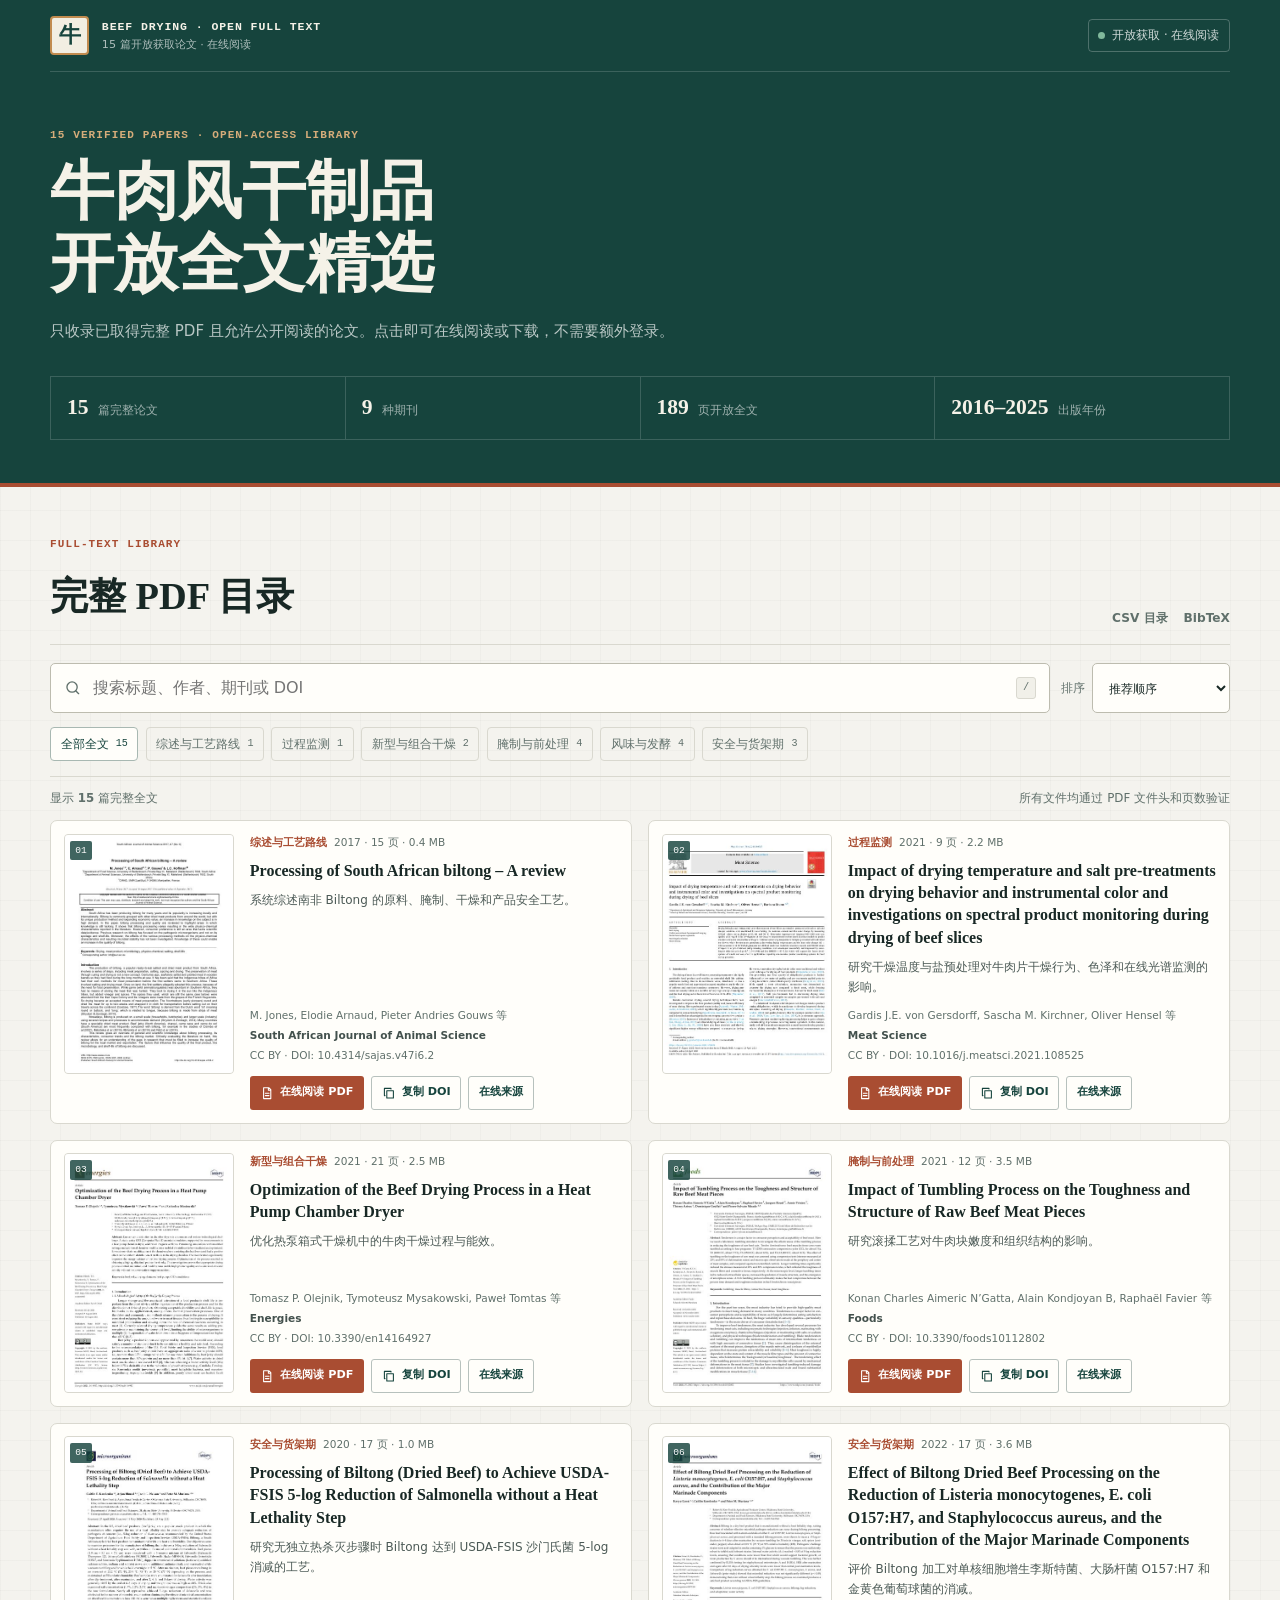
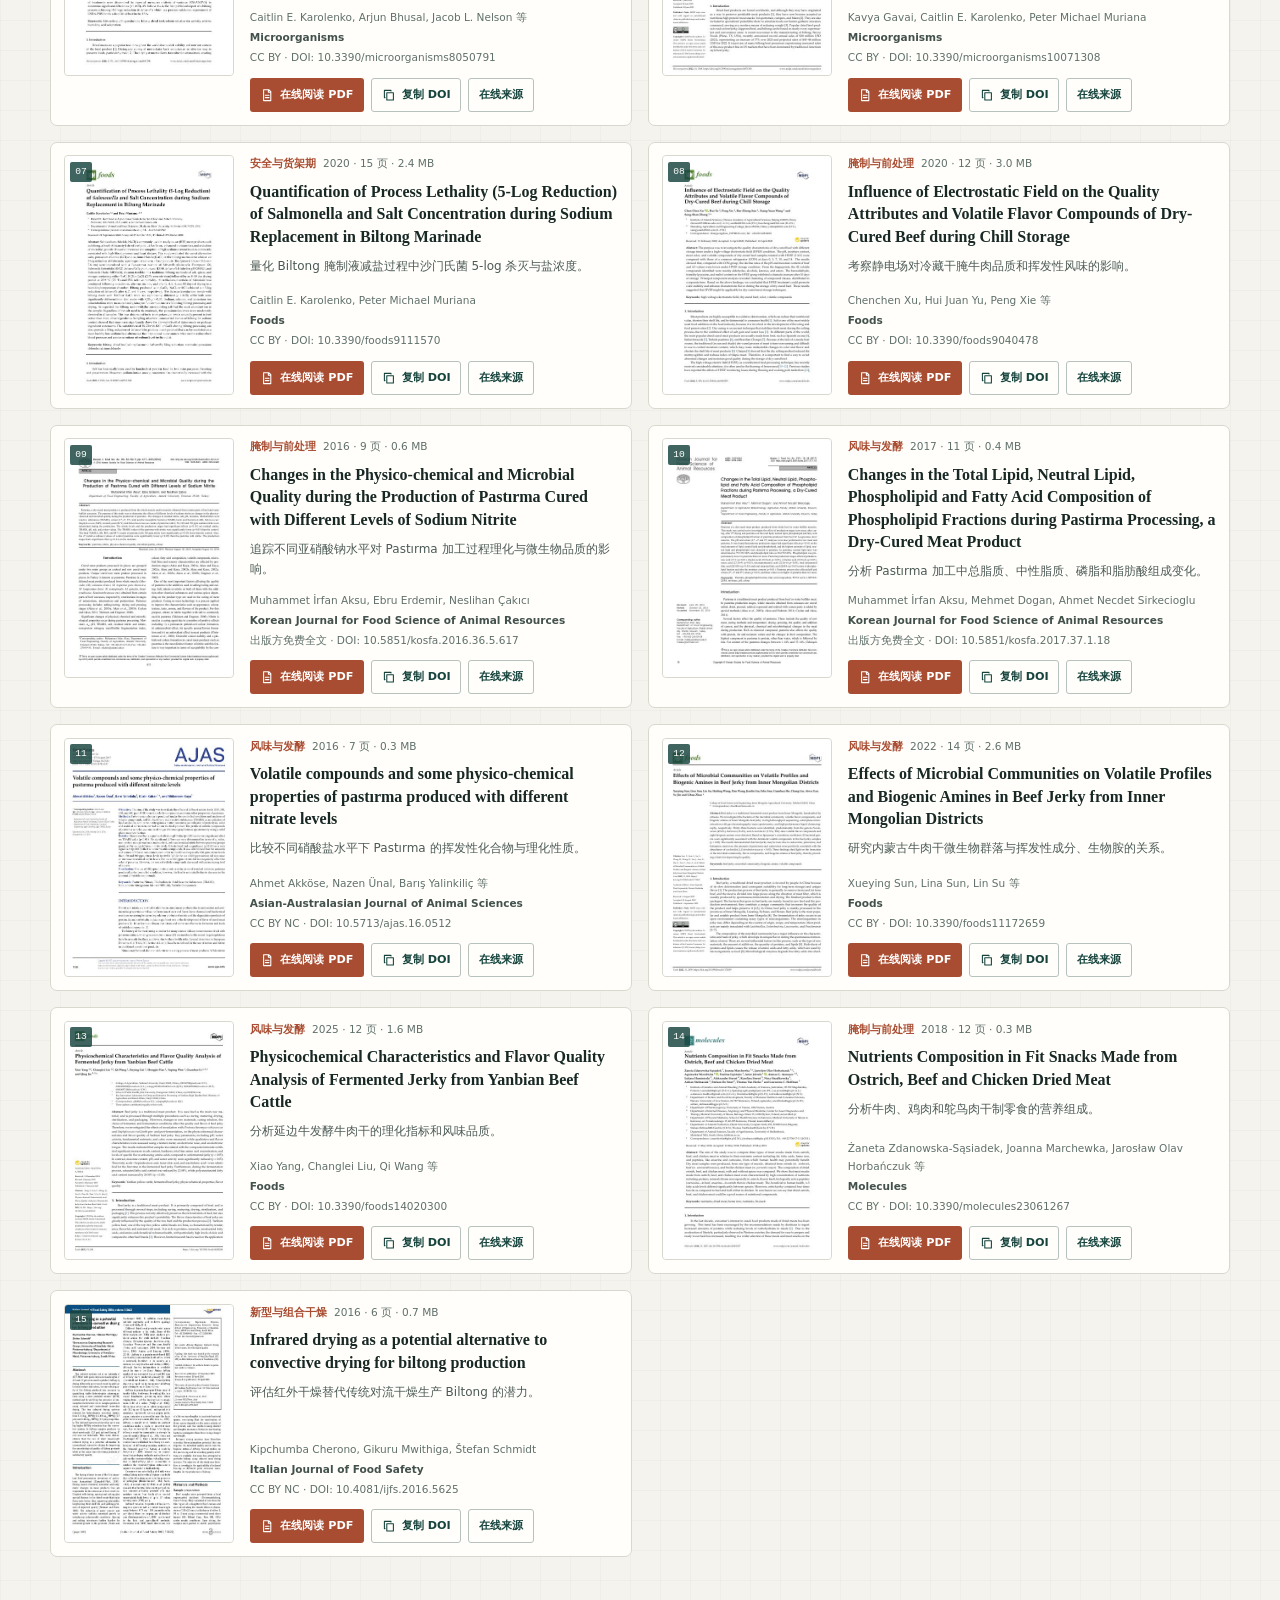
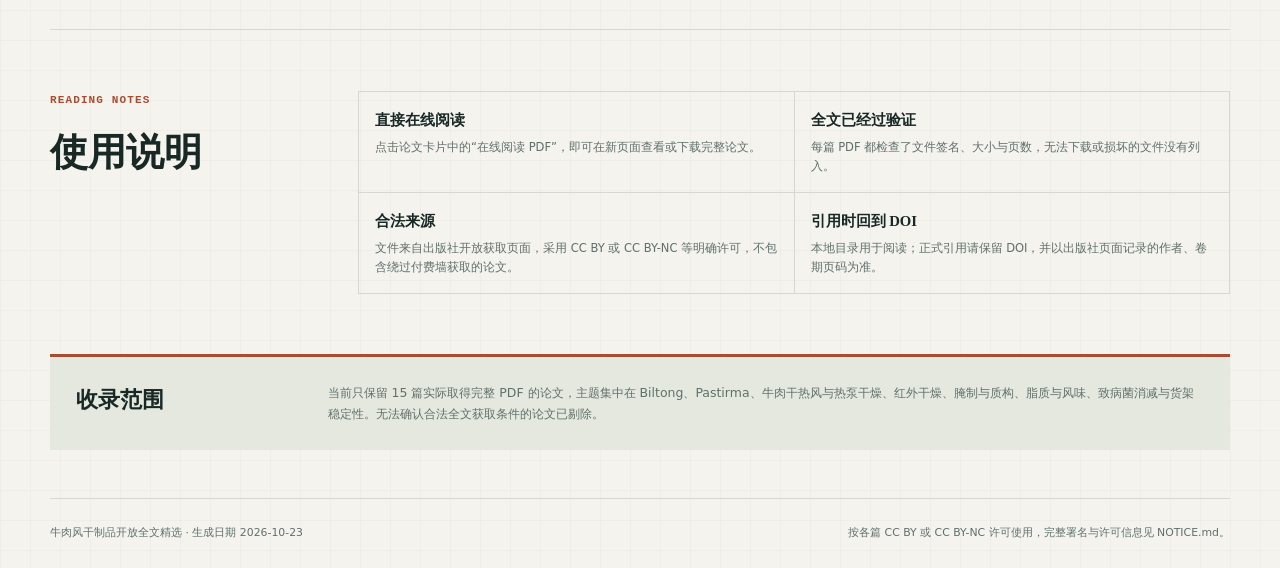
==== beef-jerky-pdf-library/index.html @ 4a474743 "Add open-access beef drying PDF library" ====
<!doctype html>
<html lang="zh-CN">
  <head>
    <meta charset="utf-8" />
    <meta name="viewport" content="width=device-width, initial-scale=1" />
    <meta
      name="description"
      content="牛肉风干制品加工技术开放全文精选，15 篇通过验证的开放获取论文可直接在线阅读。"
    />
    <title>牛肉风干制品 · 开放全文精选</title>
    <link rel="stylesheet" href="styles.css" />
  </head>
  <body>
    <header class="site-header">
      <div class="header-inner">
        <div class="brand">
          <span class="brand-mark">牛</span>
          <span>
            <strong>BEEF DRYING · OPEN FULL TEXT</strong>
            <small>15 篇开放获取论文 · 在线阅读</small>
          </span>
        </div>
        <span class="offline-badge">
          <span class="offline-dot"></span>
          开放获取 · 在线阅读
        </span>
      </div>

      <div class="hero">
        <p class="eyebrow">15 VERIFIED PAPERS · OPEN-ACCESS LIBRARY</p>
        <h1>牛肉风干制品<br />开放全文精选</h1>
        <p class="hero-copy">
          只收录已取得完整 PDF 且允许公开阅读的论文。点击即可在线阅读或下载，不需要额外登录。
        </p>
        <div class="hero-stats">
          <div><strong id="paperCount">15</strong><span>篇完整论文</span></div>
          <div><strong id="journalCount">9</strong><span>种期刊</span></div>
          <div><strong id="pageCount">—</strong><span>页开放全文</span></div>
          <div><strong id="yearRange">2016–2025</strong><span>出版年份</span></div>
        </div>
      </div>
    </header>

    <main>
      <section class="library" aria-labelledby="libraryTitle">
        <div class="library-head">
          <div>
            <p class="section-label">FULL-TEXT LIBRARY</p>
            <h2 id="libraryTitle">完整 PDF 目录</h2>
          </div>
          <div class="export-links">
            <a href="full-text-catalog.csv" download>CSV 目录</a>
            <a href="full-text-library.bib" download>BibTeX</a>
          </div>
        </div>

        <div class="toolbar">
          <label class="search-box">
            <svg aria-hidden="true" viewBox="0 0 24 24">
              <circle cx="11" cy="11" r="7"></circle>
              <path d="m20 20-4-4"></path>
            </svg>
            <span class="sr-only">搜索标题、作者、期刊或 DOI</span>
            <input id="searchInput" type="search" placeholder="搜索标题、作者、期刊或 DOI" />
            <kbd>/</kbd>
          </label>
          <label class="sort-control">
            <span>排序</span>
            <select id="sortSelect">
              <option value="curated">推荐顺序</option>
              <option value="newest">年份：新到旧</option>
              <option value="pages">页数：多到少</option>
            </select>
          </label>
        </div>

        <div id="categoryFilters" class="category-filters"></div>
        <div class="result-line">
          <p id="resultSummary" aria-live="polite">正在载入开放全文目录…</p>
          <span>所有文件均通过 PDF 文件头和页数验证</span>
        </div>

        <div id="paperList" class="paper-list"></div>
      </section>

      <section class="notes">
        <div class="notes-title">
          <p class="section-label">READING NOTES</p>
          <h2>使用说明</h2>
        </div>
        <div class="notes-grid">
          <article>
            <h3>直接在线阅读</h3>
            <p>点击论文卡片中的“在线阅读 PDF”，即可在新页面查看或下载完整论文。</p>
          </article>
          <article>
            <h3>全文已经过验证</h3>
            <p>每篇 PDF 都检查了文件签名、大小与页数，无法下载或损坏的文件没有列入。</p>
          </article>
          <article>
            <h3>合法来源</h3>
            <p>文件来自出版社开放获取页面，采用 CC BY 或 CC BY-NC 等明确许可，不包含绕过付费墙获取的论文。</p>
          </article>
          <article>
            <h3>引用时回到 DOI</h3>
            <p>本地目录用于阅读；正式引用请保留 DOI，并以出版社页面记录的作者、卷期页码为准。</p>
          </article>
        </div>
      </section>

      <section class="scope">
        <h2>收录范围</h2>
        <p>
          当前只保留 15 篇实际取得完整 PDF 的论文，主题集中在 Biltong、Pastirma、牛肉干热风与热泵干燥、红外干燥、腌制与质构、脂质与风味、致病菌消减与货架稳定性。无法确认合法全文获取条件的论文已剔除。
        </p>
      </section>
    </main>

    <footer>
      <p>牛肉风干制品开放全文精选 · 生成日期 2026-10-23</p>
      <p>按各篇 CC BY 或 CC BY-NC 许可使用，完整署名与许可信息见 NOTICE.md。</p>
    </footer>

    <div id="toast" class="toast" role="status" aria-live="polite"></div>
    <script src="catalog.js"></script>
    <script src="app.js"></script>
  </body>
</html>
---- beef-jerky-pdf-library/styles.css ----
:root {
  --ink: #182825;
  --muted: #60706b;
  --paper: #f4f3ee;
  --card: #fffefa;
  --line: #d9d8cf;
  --pine: #16443d;
  --pine-soft: #e5eeea;
  --rust: #a94d32;
  --gold: #c18b4f;
  --blue: #43627a;
  --plum: #74495d;
  --olive: #6c6e35;
  --red: #a9403d;
  --font-sans: "Noto Sans SC", "Microsoft YaHei", "PingFang SC", system-ui, sans-serif;
  --font-serif: "Noto Serif SC", "Songti SC", STSong, Georgia, serif;
  --font-mono: "Cascadia Mono", Consolas, monospace;
}

* {
  box-sizing: border-box;
}

html {
  scroll-behavior: smooth;
}

body {
  margin: 0;
  color: var(--ink);
  background:
    linear-gradient(rgba(24, 40, 37, 0.022) 1px, transparent 1px),
    linear-gradient(90deg, rgba(24, 40, 37, 0.022) 1px, transparent 1px),
    var(--paper);
  background-size: 30px 30px;
  font-family: var(--font-sans);
  line-height: 1.65;
}

a {
  color: inherit;
}

button,
input,
select {
  font: inherit;
}

button {
  color: inherit;
}

svg {
  width: 1.1rem;
  height: 1.1rem;
  fill: none;
  stroke: currentColor;
  stroke-width: 1.8;
  stroke-linecap: round;
  stroke-linejoin: round;
}

.sr-only {
  position: absolute;
  width: 1px;
  height: 1px;
  padding: 0;
  margin: -1px;
  overflow: hidden;
  clip: rect(0, 0, 0, 0);
  white-space: nowrap;
  border: 0;
}

.site-header {
  color: #f5f2e8;
  background: var(--pine);
  border-bottom: 4px solid var(--rust);
}

.header-inner,
.hero,
.library,
.notes,
.scope,
footer {
  width: min(1180px, calc(100% - 48px));
  margin: 0 auto;
}

.header-inner {
  display: flex;
  align-items: center;
  justify-content: space-between;
  min-height: 72px;
  border-bottom: 1px solid rgba(255, 255, 255, 0.16);
}

.brand {
  display: flex;
  gap: 0.8rem;
  align-items: center;
}

.brand-mark {
  display: grid;
  width: 39px;
  height: 39px;
  place-items: center;
  color: var(--pine);
  background: #f2eee2;
  border: 2px solid var(--gold);
  border-radius: 4px;
  font-family: var(--font-serif);
  font-size: 1.35rem;
  font-weight: 700;
}

.brand strong,
.brand small {
  display: block;
}

.brand strong {
  font-family: var(--font-mono);
  font-size: 0.72rem;
  letter-spacing: 0.08em;
}

.brand small {
  color: rgba(255, 255, 255, 0.65);
  font-size: 0.7rem;
}

.offline-badge {
  display: inline-flex;
  gap: 0.45rem;
  align-items: center;
  padding: 0.38rem 0.6rem;
  color: rgba(255, 255, 255, 0.8);
  border: 1px solid rgba(255, 255, 255, 0.24);
  border-radius: 4px;
  font-size: 0.72rem;
}

.offline-dot {
  width: 7px;
  height: 7px;
  background: #80b99c;
  border-radius: 50%;
}

.hero {
  padding: 3.35rem 0 2.65rem;
}

.eyebrow,
.section-label {
  margin: 0 0 0.75rem;
  color: #d5ac7a;
  font-family: var(--font-mono);
  font-size: 0.69rem;
  font-weight: 650;
  letter-spacing: 0.1em;
}

.hero h1 {
  margin: 0;
  font-family: var(--font-serif);
  font-size: clamp(2.35rem, 5vw, 4.25rem);
  line-height: 1.13;
}

.hero-copy {
  max-width: 700px;
  margin: 1.15rem 0 0;
  color: rgba(255, 255, 255, 0.7);
  font-size: 0.94rem;
}

.hero-stats {
  display: grid;
  grid-template-columns: repeat(4, 1fr);
  margin-top: 2rem;
  border-top: 1px solid rgba(255, 255, 255, 0.16);
  border-left: 1px solid rgba(255, 255, 255, 0.16);
}

.hero-stats div {
  display: flex;
  gap: 0.6rem;
  align-items: baseline;
  padding: 0.85rem 1rem;
  border-right: 1px solid rgba(255, 255, 255, 0.16);
  border-bottom: 1px solid rgba(255, 255, 255, 0.16);
}

.hero-stats strong {
  font-family: var(--font-serif);
  font-size: 1.35rem;
}

.hero-stats span {
  color: rgba(255, 255, 255, 0.58);
  font-size: 0.72rem;
}

.library {
  padding: 3rem 0 4.5rem;
}

.library-head {
  display: flex;
  align-items: end;
  justify-content: space-between;
  padding-bottom: 1rem;
  border-bottom: 1px solid var(--line);
}

.section-label {
  color: var(--rust);
}

.library h2,
.notes h2,
.scope h2 {
  margin: 0;
  font-family: var(--font-serif);
  font-size: clamp(1.7rem, 3vw, 2.4rem);
}

.export-links {
  display: flex;
  gap: 1rem;
  font-size: 0.76rem;
  font-weight: 650;
}

.export-links a {
  color: var(--muted);
  text-decoration: none;
}

.export-links a:hover {
  color: var(--rust);
  text-decoration: underline;
  text-underline-offset: 3px;
}

.toolbar {
  display: grid;
  grid-template-columns: minmax(0, 1fr) auto;
  gap: 0.7rem;
  margin-top: 1.1rem;
}

.search-box {
  display: grid;
  grid-template-columns: auto minmax(0, 1fr) auto;
  gap: 0.7rem;
  align-items: center;
  min-height: 50px;
  padding: 0 0.8rem;
  background: var(--card);
  border: 1px solid #bdbcaf;
  border-radius: 5px;
}

.search-box:focus-within {
  border-color: var(--pine);
  box-shadow: 0 0 0 3px rgba(22, 68, 61, 0.1);
}

.search-box svg {
  color: var(--muted);
}

.search-box input {
  width: 100%;
  min-width: 0;
  padding: 0;
  color: var(--ink);
  background: transparent;
  border: 0;
  outline: 0;
}

kbd {
  padding: 0.1rem 0.35rem;
  color: var(--muted);
  background: #f1f0e9;
  border: 1px solid var(--line);
  border-radius: 3px;
  font-family: var(--font-mono);
  font-size: 0.65rem;
}

.sort-control {
  display: flex;
  gap: 0.45rem;
  align-items: center;
  color: var(--muted);
  font-size: 0.72rem;
}

.sort-control select {
  min-height: 50px;
  padding: 0 2rem 0 0.75rem;
  color: var(--ink);
  background: var(--card);
  border: 1px solid #bdbcaf;
  border-radius: 5px;
  font-size: 0.78rem;
}

.category-filters {
  display: flex;
  flex-wrap: wrap;
  gap: 0.45rem;
  margin: 0.9rem 0;
}

.category-filter {
  display: inline-flex;
  gap: 0.45rem;
  align-items: center;
  padding: 0.4rem 0.6rem;
  color: var(--muted);
  background: transparent;
  border: 1px solid var(--line);
  border-radius: 4px;
  font-size: 0.73rem;
  cursor: pointer;
}

.category-filter:hover,
.category-filter.is-active {
  color: var(--pine);
  background: var(--card);
  border-color: #a8b8b2;
}

.category-filter small {
  font-family: var(--font-mono);
  font-size: 0.63rem;
}

.result-line {
  display: flex;
  gap: 1rem;
  align-items: center;
  justify-content: space-between;
  padding: 0.75rem 0;
  border-top: 1px solid var(--line);
  color: var(--muted);
  font-size: 0.74rem;
}

.result-line p {
  margin: 0;
}

.paper-list {
  display: grid;
  grid-template-columns: repeat(2, minmax(0, 1fr));
  gap: 1rem;
}

.paper-card {
  display: grid;
  grid-template-columns: 170px minmax(0, 1fr);
  gap: 1rem;
  min-width: 0;
  padding: 0.8rem;
  background: var(--card);
  border: 1px solid var(--line);
  border-radius: 7px;
  transition:
    transform 160ms ease,
    border-color 160ms ease,
    box-shadow 160ms ease;
}

.paper-card:hover {
  border-color: #bebcb1;
  box-shadow: 0 12px 28px rgba(24, 40, 37, 0.08);
  transform: translateY(-2px);
}

.paper-thumb {
  position: relative;
  align-self: start;
  overflow: hidden;
  background: #e8e7df;
  border: 1px solid var(--line);
  border-radius: 4px;
  aspect-ratio: 0.71;
}

.paper-thumb img {
  display: block;
  width: 100%;
  height: 100%;
  object-fit: cover;
  object-position: top;
}

.paper-index {
  position: absolute;
  top: 0.35rem;
  left: 0.35rem;
  padding: 0.12rem 0.3rem;
  color: #fff;
  background: rgba(22, 68, 61, 0.82);
  border-radius: 2px;
  font-family: var(--font-mono);
  font-size: 0.6rem;
}

.paper-body {
  display: flex;
  flex-direction: column;
  min-width: 0;
}

.paper-kicker {
  display: flex;
  flex-wrap: wrap;
  gap: 0.45rem;
  align-items: center;
  color: var(--muted);
  font-size: 0.66rem;
}

.paper-category {
  color: var(--rust);
  font-weight: 700;
}

.paper-title {
  margin: 0.5rem 0 0;
  font-family: Georgia, var(--font-serif);
  font-size: 1rem;
  line-height: 1.4;
}

.paper-note {
  margin: 0.55rem 0 0;
  color: #4c5a56;
  font-size: 0.75rem;
  line-height: 1.65;
}

.paper-meta {
  display: grid;
  gap: 0.16rem;
  padding-top: 0.6rem;
  margin-top: auto;
  color: var(--muted);
  font-size: 0.66rem;
  overflow-wrap: anywhere;
}

.paper-meta strong {
  color: #43514d;
}

.paper-actions {
  display: flex;
  flex-wrap: wrap;
  gap: 0.45rem;
  padding-top: 0.7rem;
}

.button {
  display: inline-flex;
  gap: 0.35rem;
  align-items: center;
  justify-content: center;
  min-height: 34px;
  padding: 0.35rem 0.6rem;
  border: 1px solid transparent;
  border-radius: 3px;
  font-size: 0.7rem;
  font-weight: 650;
  text-decoration: none;
  cursor: pointer;
}

.button-primary {
  color: #fff;
  background: var(--rust);
}

.button-primary:hover {
  background: #913f28;
}

.button-outline {
  color: var(--pine);
  background: transparent;
  border-color: #b7c1bd;
}

.button svg {
  width: 0.9rem;
  height: 0.9rem;
}

.empty-state {
  grid-column: 1 / -1;
  padding: 4rem 1rem;
  text-align: center;
  background: rgba(255, 255, 255, 0.55);
  border: 1px dashed #b9b9ad;
  border-radius: 7px;
}

.empty-state h3 {
  margin: 0;
  font-family: var(--font-serif);
}

.empty-state p {
  margin: 0.4rem 0 0;
  color: var(--muted);
  font-size: 0.8rem;
}

.notes {
  display: grid;
  grid-template-columns: 260px minmax(0, 1fr);
  gap: 3rem;
  padding: 3.8rem 0;
  border-top: 1px solid var(--line);
}

.notes-grid {
  display: grid;
  grid-template-columns: repeat(2, minmax(0, 1fr));
  border-top: 1px solid var(--line);
  border-left: 1px solid var(--line);
}

.notes-grid article {
  padding: 1rem;
  border-right: 1px solid var(--line);
  border-bottom: 1px solid var(--line);
}

.notes-grid h3 {
  margin: 0 0 0.35rem;
  font-family: var(--font-serif);
  font-size: 0.92rem;
}

.notes-grid p {
  margin: 0;
  color: var(--muted);
  font-size: 0.72rem;
}

.scope {
  display: grid;
  grid-template-columns: 220px minmax(0, 1fr);
  gap: 2rem;
  padding: 1.6rem;
  margin-bottom: 3rem;
  background: #e5e8df;
  border-top: 3px solid var(--rust);
}

.scope h2 {
  font-size: 1.35rem;
}

.scope p {
  margin: 0;
  color: var(--muted);
  font-size: 0.78rem;
}

footer {
  display: flex;
  gap: 2rem;
  justify-content: space-between;
  padding: 1.6rem 0;
  color: var(--muted);
  border-top: 1px solid var(--line);
  font-size: 0.68rem;
}

footer p {
  margin: 0;
}

code {
  padding: 0.05rem 0.22rem;
  color: var(--ink);
  background: rgba(24, 40, 37, 0.06);
  border-radius: 2px;
  font-family: var(--font-mono);
  font-size: 0.92em;
}

.toast {
  position: fixed;
  right: 1rem;
  bottom: 1rem;
  padding: 0.6rem 0.8rem;
  color: #fff;
  background: var(--pine);
  border-radius: 4px;
  box-shadow: 0 8px 24px rgba(0, 0, 0, 0.2);
  font-size: 0.75rem;
  opacity: 0;
  pointer-events: none;
  transform: translateY(8px);
  transition: 160ms ease;
}

.toast.is-visible {
  opacity: 1;
  transform: translateY(0);
}

:focus-visible {
  outline: 2px solid var(--gold);
  outline-offset: 2px;
}

@media (max-width: 960px) {
  .paper-list {
    grid-template-columns: 1fr;
  }
}

@media (max-width: 720px) {
  .header-inner,
  .hero,
  .library,
  .notes,
  .scope,
  footer {
    width: min(100% - 28px, 700px);
  }

  .offline-badge {
    display: none;
  }

  .hero {
    padding: 2.35rem 0 2rem;
  }

  .hero-stats {
    grid-template-columns: 1fr 1fr;
  }

  .hero-stats div {
    display: grid;
    gap: 0.05rem;
  }

  .toolbar {
    grid-template-columns: 1fr;
  }

  .sort-control {
    justify-content: space-between;
  }

  .sort-control select {
    flex: 1;
  }

  .result-line {
    align-items: flex-start;
  }

  .result-line span {
    text-align: right;
  }

  .paper-card {
    grid-template-columns: 120px minmax(0, 1fr);
  }

  .notes,
  .scope {
    grid-template-columns: 1fr;
    gap: 1.4rem;
  }

  .notes-grid {
    grid-template-columns: 1fr;
  }

  footer {
    display: grid;
    gap: 0.3rem;
  }
}

@media (max-width: 440px) {
  .paper-card {
    grid-template-columns: 1fr;
  }

  .paper-thumb {
    width: 150px;
  }

  .library-head {
    align-items: flex-start;
  }

  .export-links {
    flex-direction: column;
    gap: 0.25rem;
  }

  .result-line {
    display: block;
  }

  .result-line span {
    display: block;
    margin-top: 0.2rem;
    text-align: left;
  }
}

@media print {
  .site-header,
  .toolbar,
  .category-filters,
  .paper-actions,
  footer,
  .toast {
    display: none;
  }

  body {
    background: #fff;
  }

  .paper-list {
    display: block;
  }

  .paper-card {
    break-inside: avoid;
    margin-bottom: 0.6rem;
    box-shadow: none;
  }
}
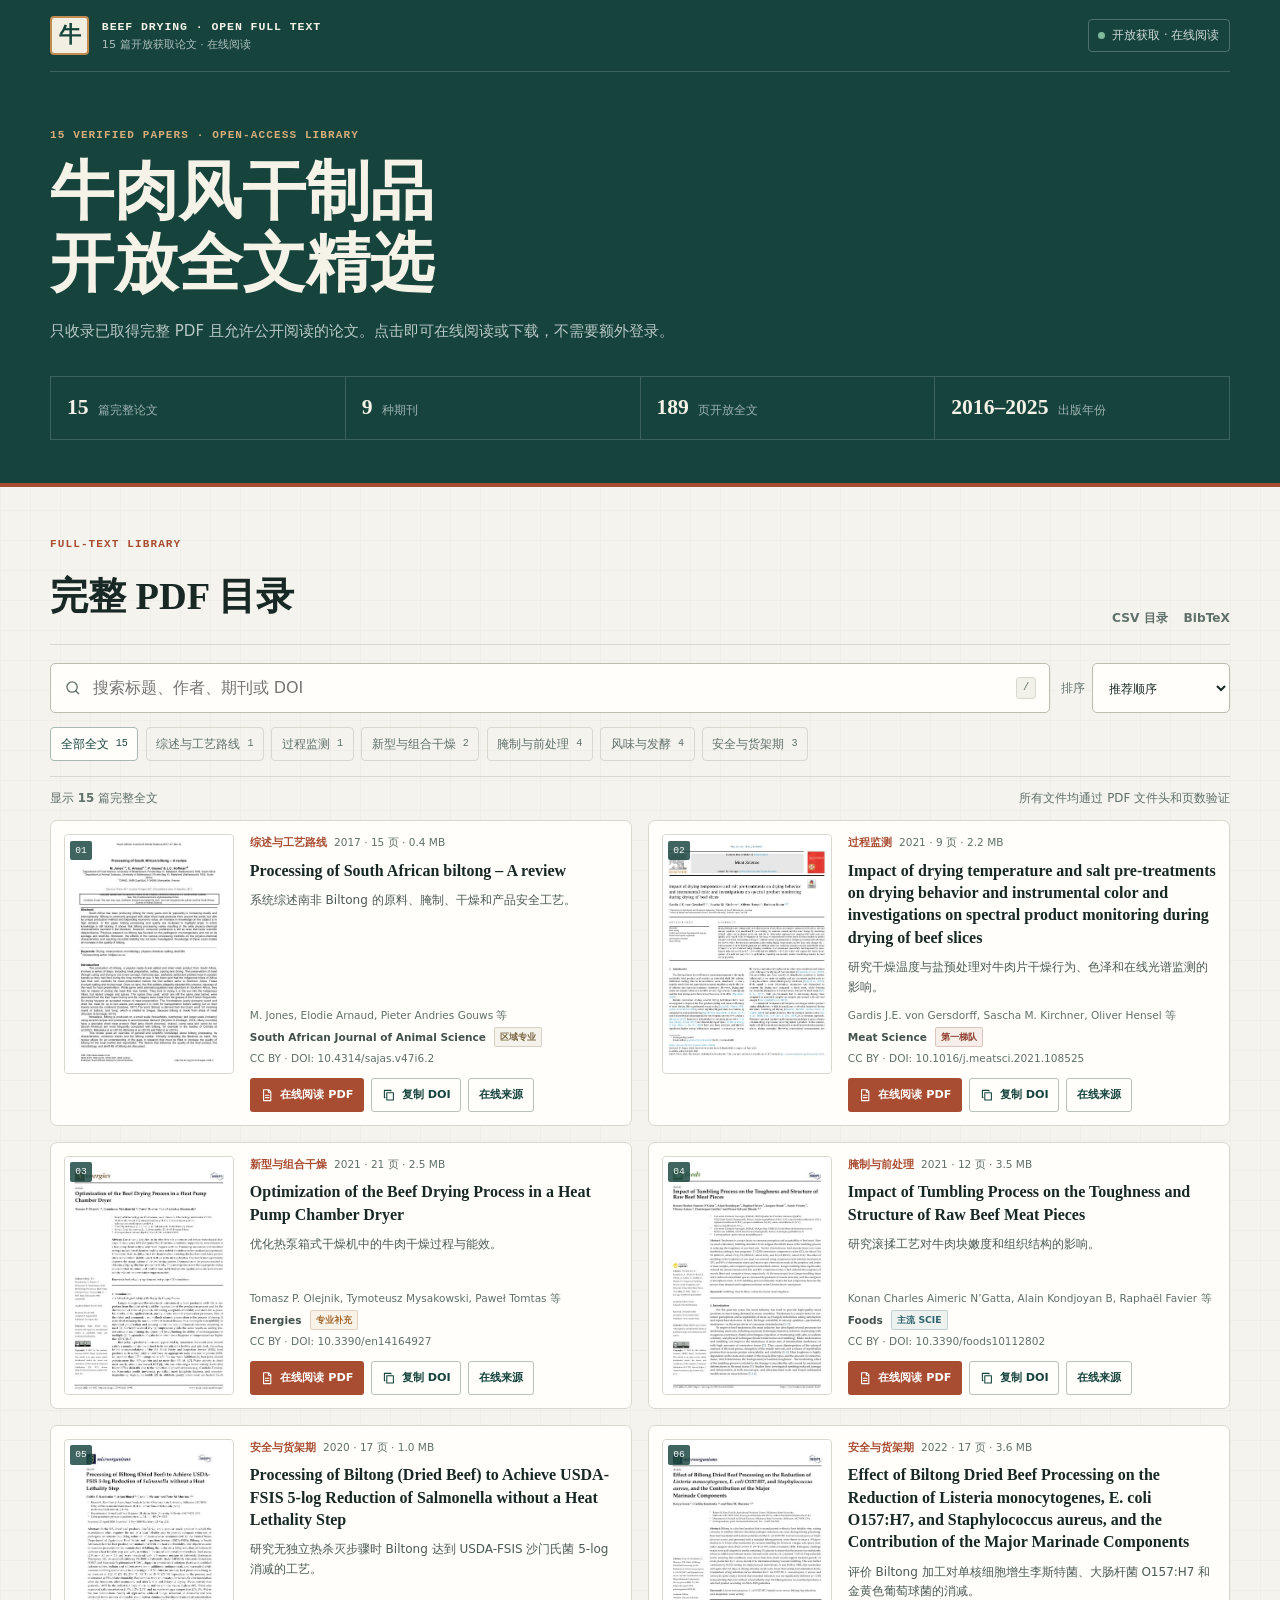
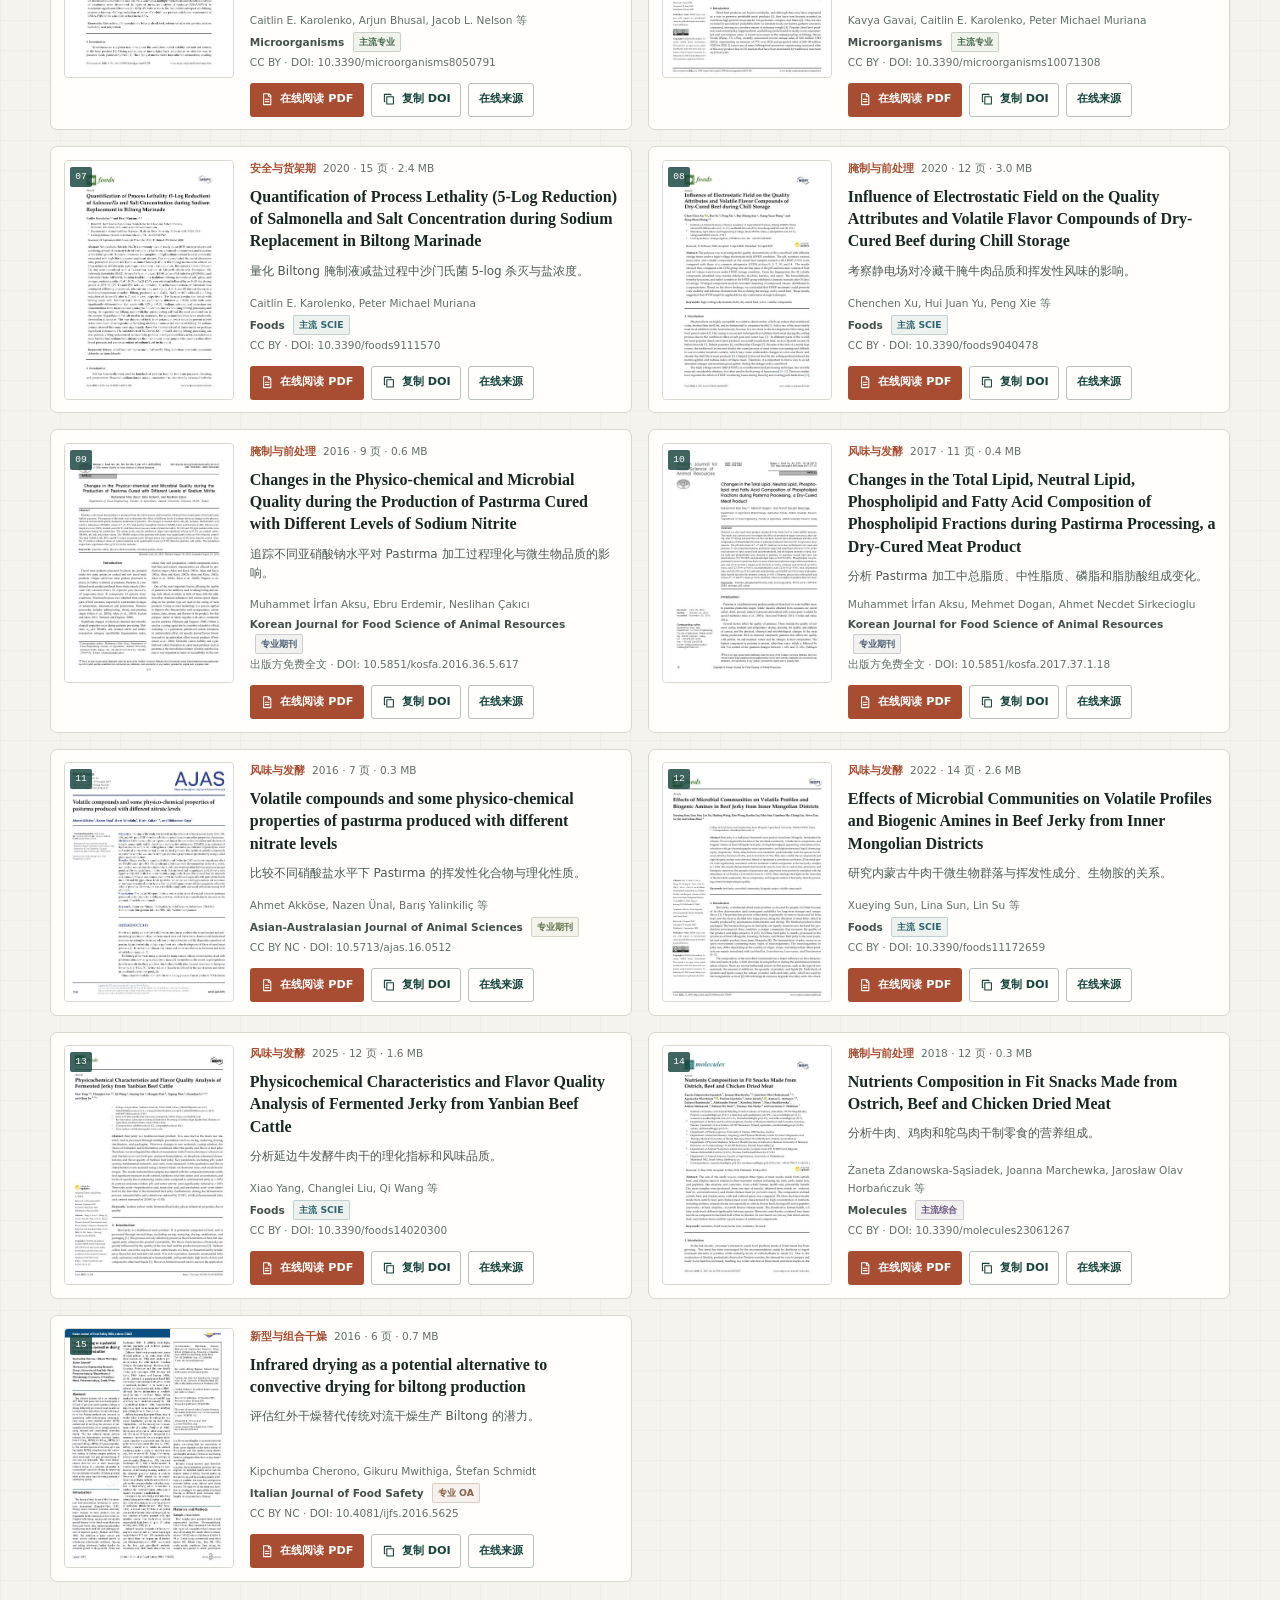
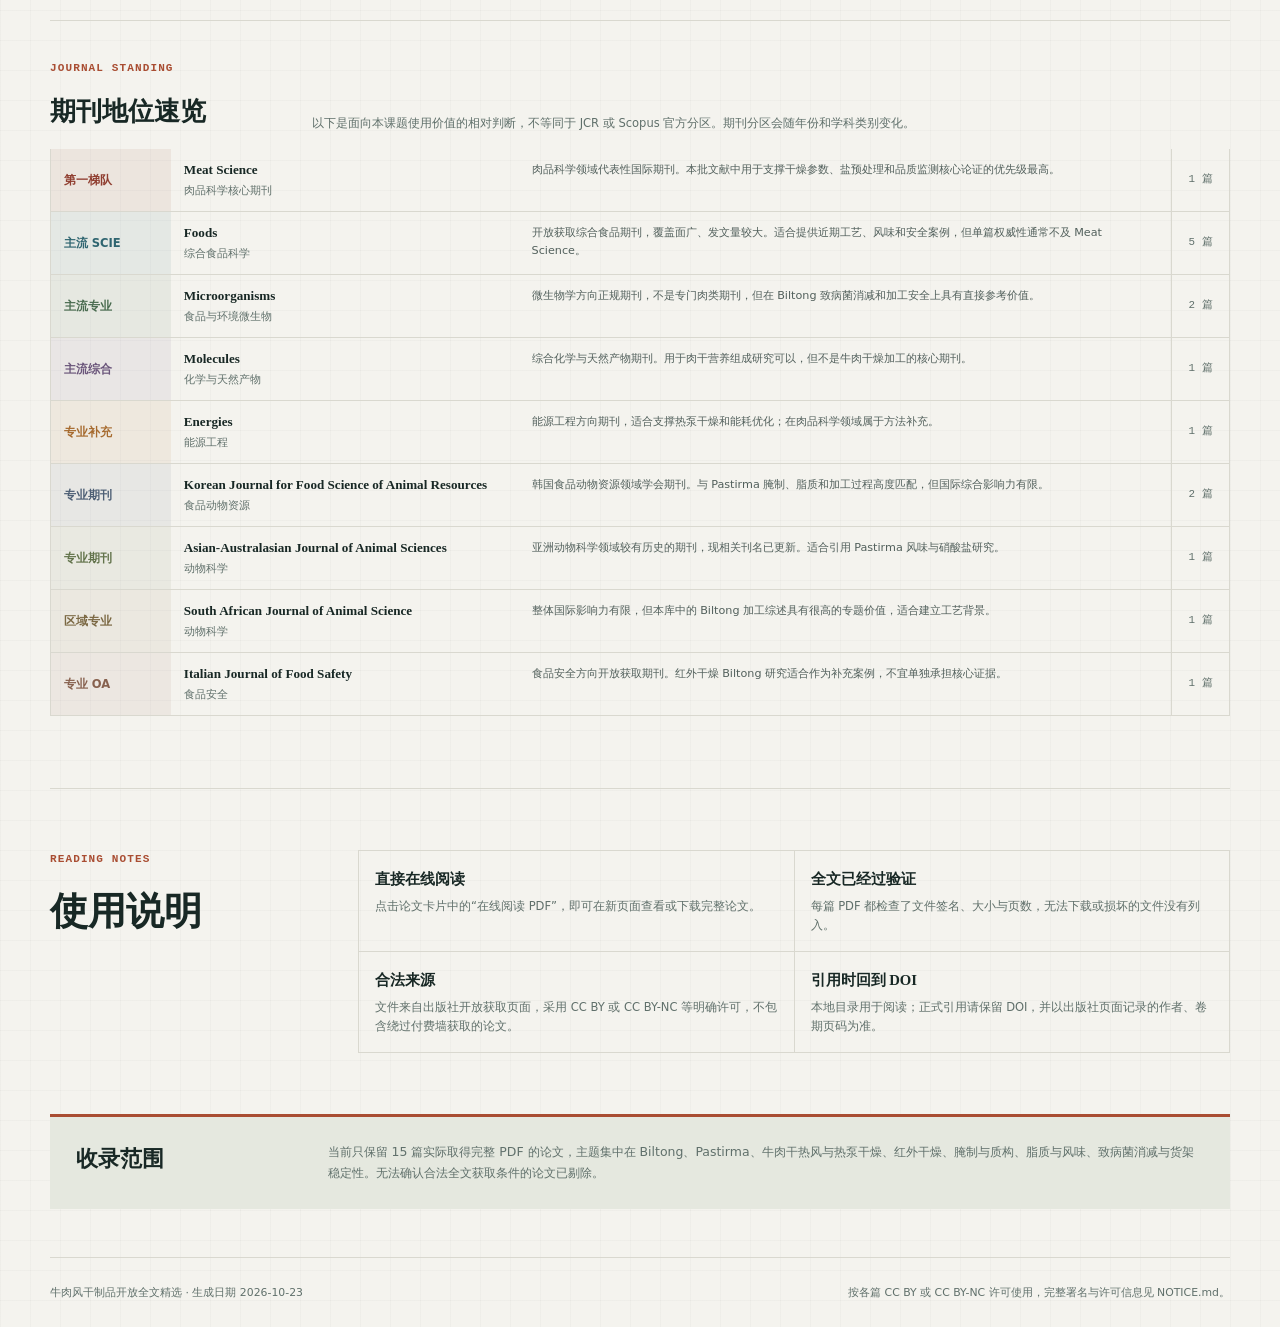
==== commit f6d7d966: "Add journal standing guide" ====
--- a/beef-jerky-pdf-library/index.html
+++ b/beef-jerky-pdf-library/index.html
@@ -81,6 +81,19 @@
         </div>
 
         <div id="paperList" class="paper-list"></div>
+
+        <section class="journal-ranking" aria-labelledby="journalRankingTitle">
+          <div class="journal-ranking-head">
+            <div>
+              <p class="section-label">JOURNAL STANDING</p>
+              <h3 id="journalRankingTitle">期刊地位速览</h3>
+            </div>
+            <p>
+              以下是面向本课题使用价值的相对判断，不等同于 JCR 或 Scopus 官方分区。期刊分区会随年份和学科类别变化。
+            </p>
+          </div>
+          <div id="journalStandings" class="journal-standings"></div>
+        </section>
       </section>
 
       <section class="notes">
--- a/beef-jerky-pdf-library/styles.css
+++ b/beef-jerky-pdf-library/styles.css
@@ -528,6 +528,101 @@
   font-size: 0.8rem;
 }
 
+.journal-ranking {
+  padding-top: 2.4rem;
+  margin-top: 2.4rem;
+  border-top: 1px solid var(--line);
+}
+
+.journal-ranking-head {
+  display: grid;
+  grid-template-columns: 230px minmax(0, 1fr);
+  gap: 2rem;
+  align-items: end;
+  padding-bottom: 1rem;
+}
+
+.journal-ranking-head h3 {
+  margin: 0;
+  font-family: var(--font-serif);
+  font-size: 1.65rem;
+}
+
+.journal-ranking-head > p {
+  margin: 0;
+  color: var(--muted);
+  font-size: 0.72rem;
+}
+
+.journal-standings {
+  border-top: 1px solid var(--line-strong);
+  border-left: 1px solid var(--line);
+}
+
+.journal-standing-row {
+  display: grid;
+  grid-template-columns: 120px minmax(180px, 0.8fr) minmax(0, 1.5fr) 58px;
+  align-items: stretch;
+  border-right: 1px solid var(--line);
+  border-bottom: 1px solid var(--line);
+}
+
+.journal-standing-row > div {
+  padding: 0.72rem 0.8rem;
+}
+
+.journal-tier {
+  display: flex;
+  align-items: center;
+  color: var(--tier-color);
+  background: color-mix(in srgb, var(--tier-color) 8%, transparent);
+  font-size: 0.72rem;
+  font-weight: 750;
+}
+
+.journal-identity strong {
+  display: block;
+  font-family: Georgia, var(--font-serif);
+  font-size: 0.82rem;
+  line-height: 1.4;
+}
+
+.journal-identity span {
+  display: block;
+  margin-top: 0.2rem;
+  color: var(--muted);
+  font-size: 0.66rem;
+}
+
+.journal-standing-note {
+  color: #52605c;
+  font-size: 0.7rem;
+  line-height: 1.6;
+}
+
+.journal-count {
+  display: grid;
+  place-items: center;
+  color: var(--muted);
+  border-left: 1px solid var(--line);
+  font-family: var(--font-mono);
+  font-size: 0.68rem;
+}
+
+.journal-badge {
+  display: inline-block;
+  padding: 0.08rem 0.32rem;
+  margin-left: 0.3rem;
+  color: var(--badge-color);
+  background: color-mix(in srgb, var(--badge-color) 8%, transparent);
+  border: 1px solid color-mix(in srgb, var(--badge-color) 24%, transparent);
+  border-radius: 2px;
+  font-family: var(--font-sans);
+  font-size: 0.58rem;
+  font-weight: 700;
+  vertical-align: 1px;
+}
+
 .notes {
   display: grid;
   grid-template-columns: 260px minmax(0, 1fr);
@@ -693,6 +788,20 @@
     gap: 1.4rem;
   }
 
+  .journal-ranking-head {
+    grid-template-columns: 1fr;
+    gap: 0.5rem;
+  }
+
+  .journal-standing-row {
+    grid-template-columns: 90px minmax(0, 1fr) 48px;
+  }
+
+  .journal-standing-note {
+    grid-column: 1 / -1;
+    padding-top: 0;
+  }
+
   .notes-grid {
     grid-template-columns: 1fr;
   }
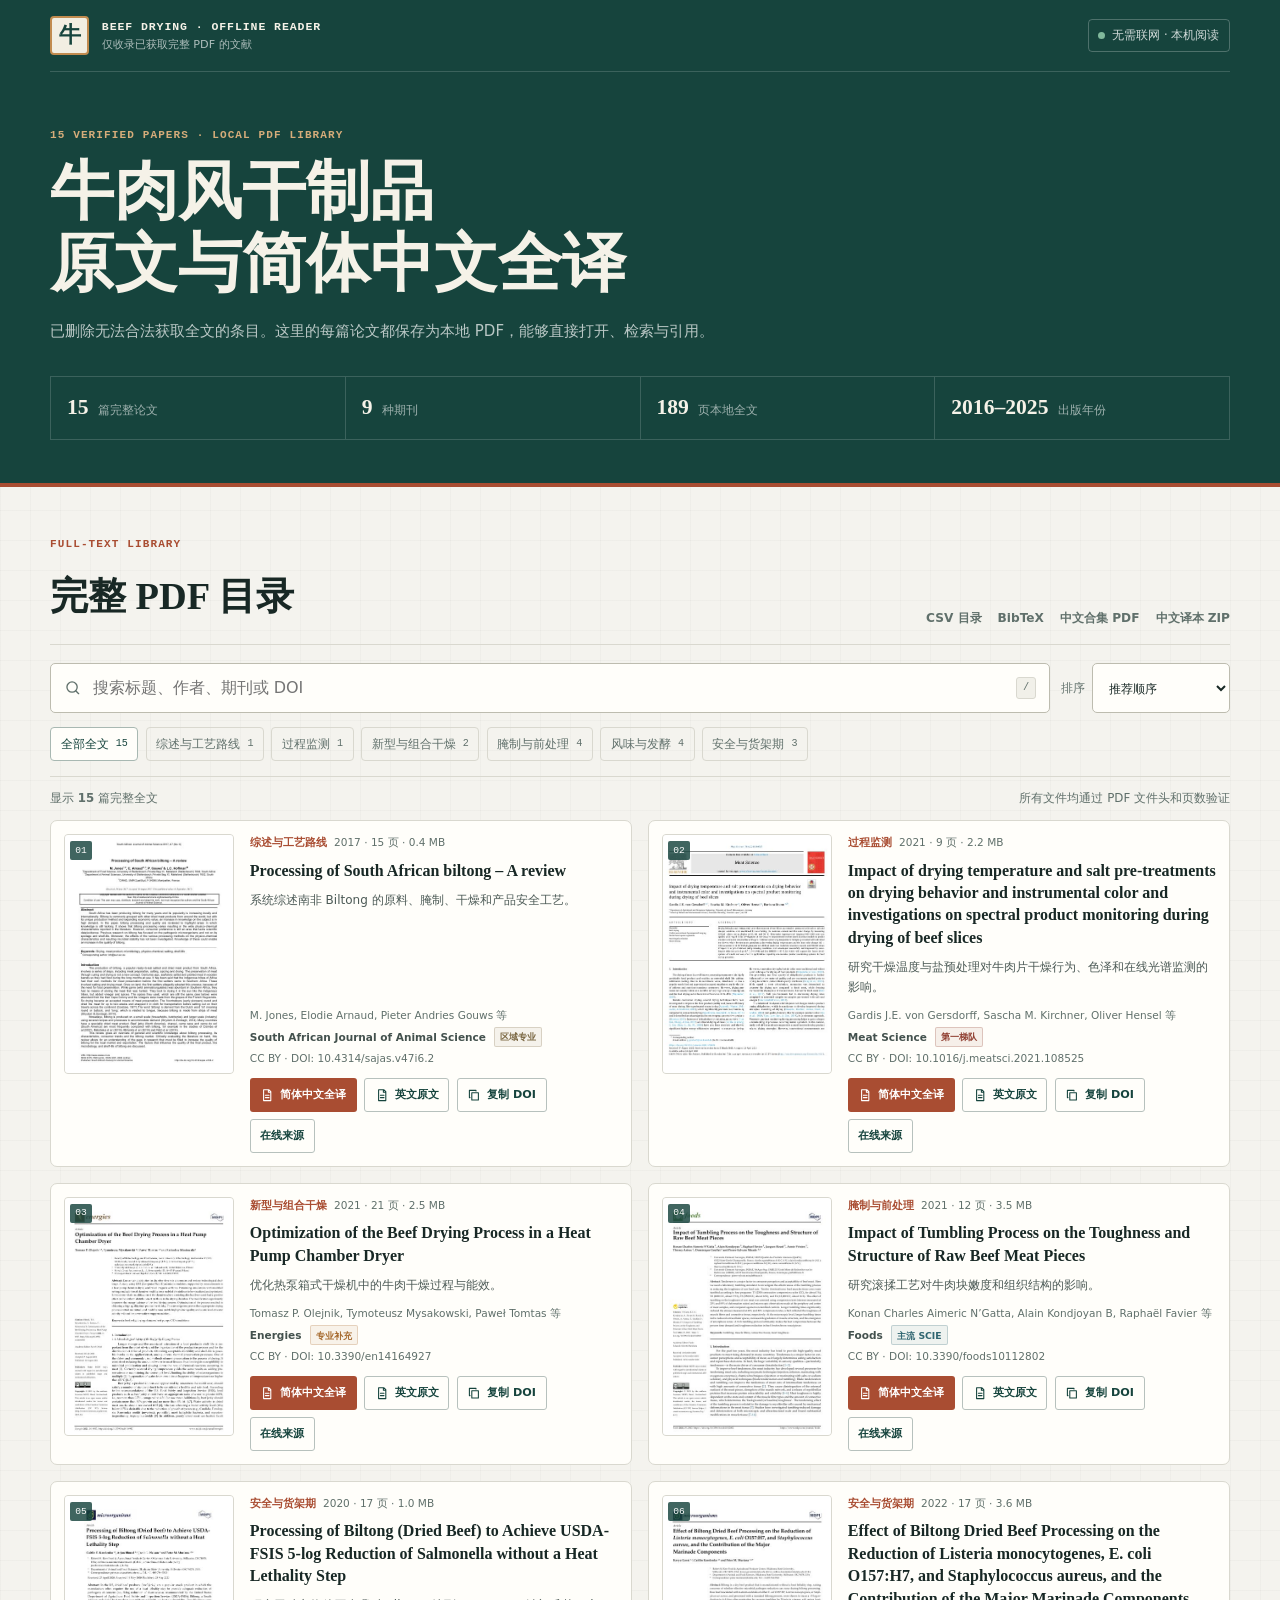
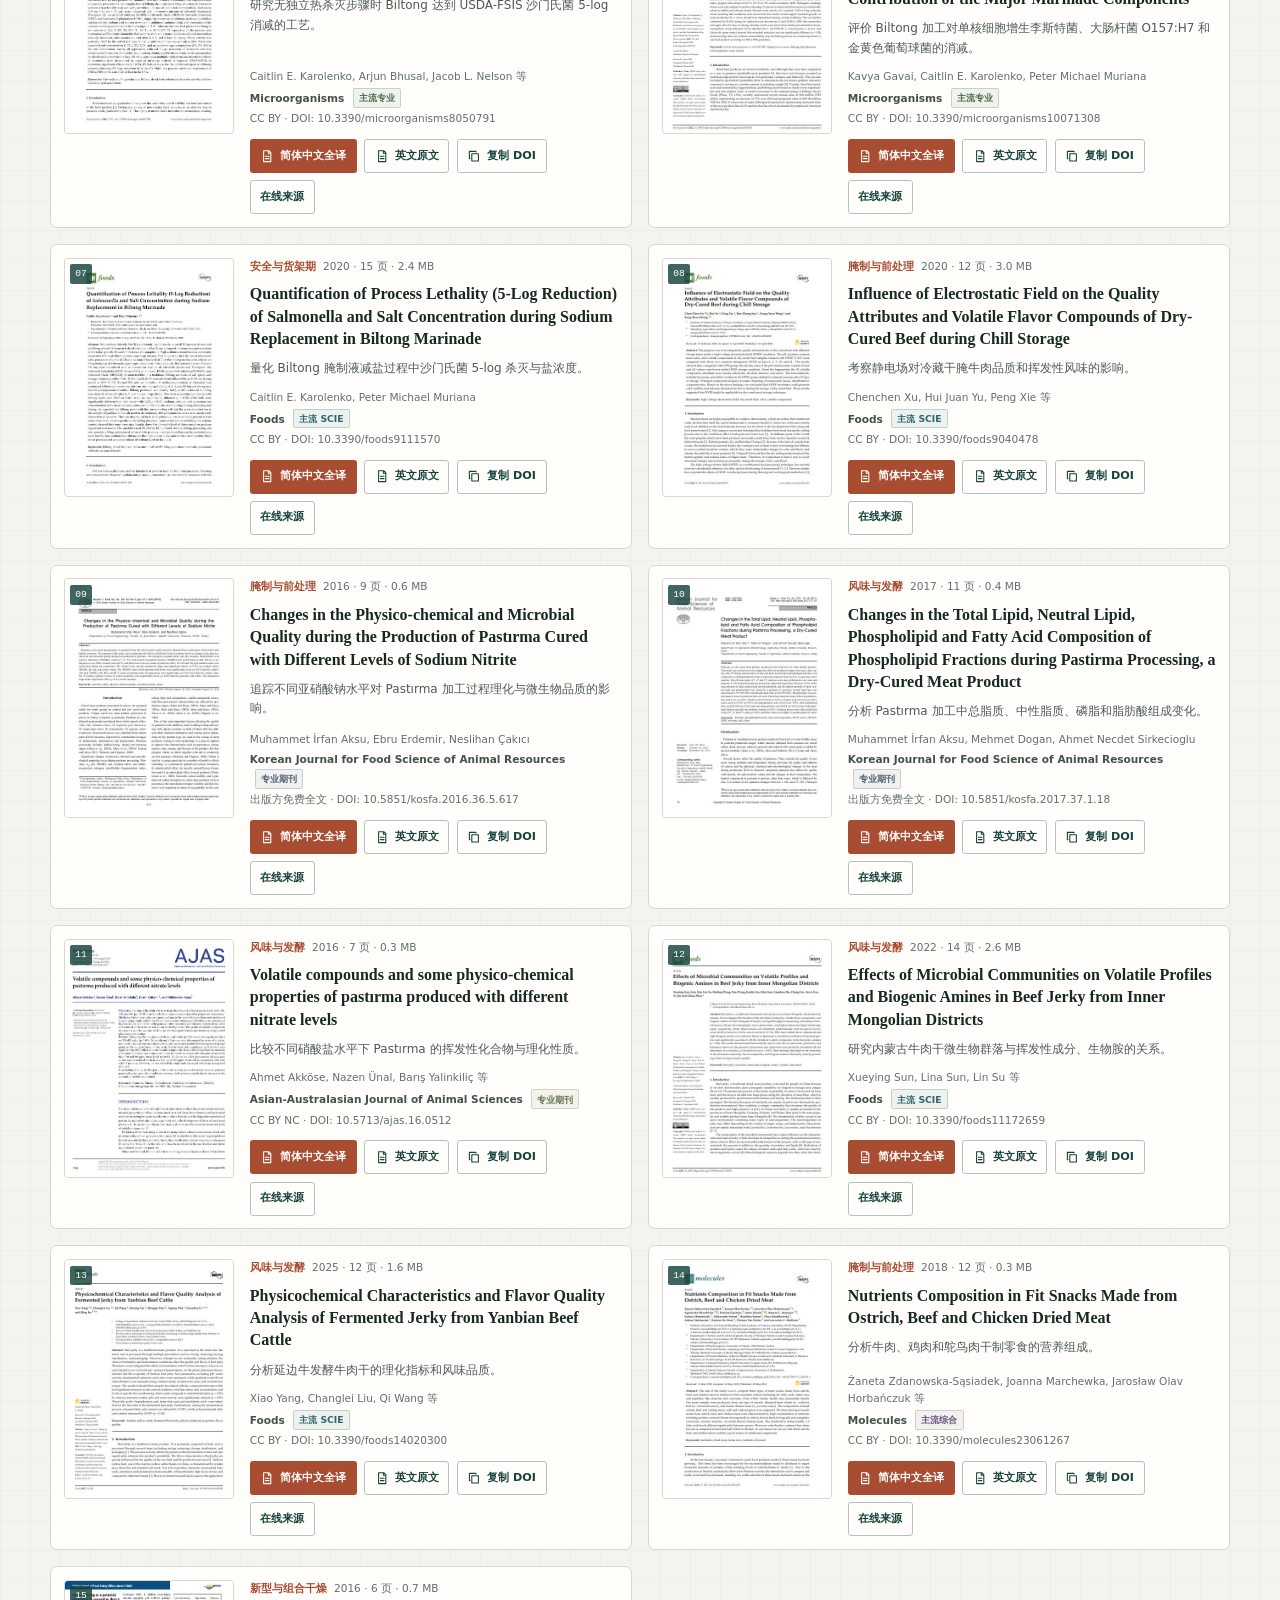
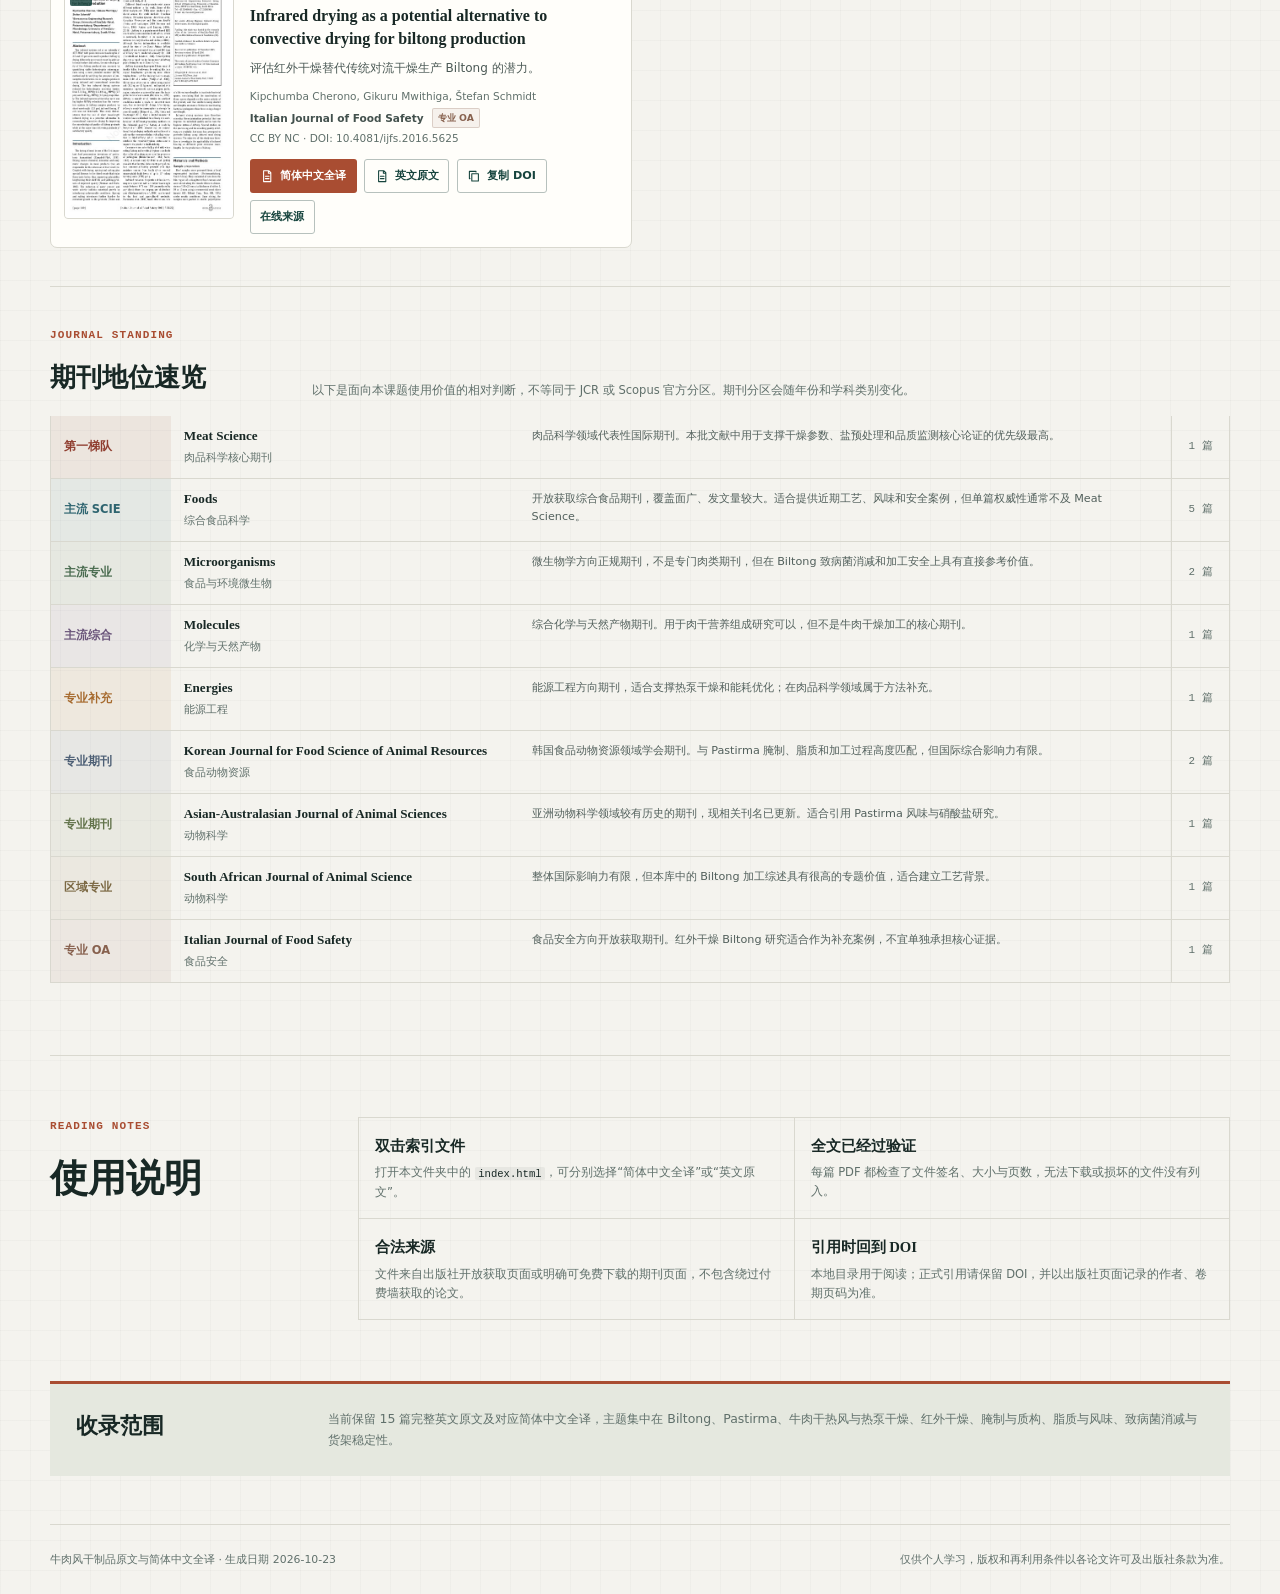
==== commit b01cb15d: "Add complete simplified Chinese translations" ====
--- a/beef-jerky-pdf-library/index.html
+++ b/beef-jerky-pdf-library/index.html
@@ -5,10 +5,10 @@
     <meta name="viewport" content="width=device-width, initial-scale=1" />
     <meta
       name="description"
-      content="牛肉风干制品加工技术开放全文精选，15 篇通过验证的开放获取论文可直接在线阅读。"
+      content="牛肉风干制品加工技术离线全文精选，15 篇完整英文原文及简体中文全译。"
     />
-    <title>牛肉风干制品 · 开放全文精选</title>
-    <link rel="stylesheet" href="styles.css" />
+    <title>牛肉风干制品 · 原文与简体中文全译</title>
+    <link rel="stylesheet" href="styles.css?v=20261023-2" />
   </head>
   <body>
     <header class="site-header">
@@ -16,26 +16,26 @@
         <div class="brand">
           <span class="brand-mark">牛</span>
           <span>
-            <strong>BEEF DRYING · OPEN FULL TEXT</strong>
-            <small>15 篇开放获取论文 · 在线阅读</small>
+            <strong>BEEF DRYING · OFFLINE READER</strong>
+            <small>仅收录已获取完整 PDF 的文献</small>
           </span>
         </div>
         <span class="offline-badge">
           <span class="offline-dot"></span>
-          开放获取 · 在线阅读
+          无需联网 · 本机阅读
         </span>
       </div>
 
       <div class="hero">
-        <p class="eyebrow">15 VERIFIED PAPERS · OPEN-ACCESS LIBRARY</p>
-        <h1>牛肉风干制品<br />开放全文精选</h1>
+        <p class="eyebrow">15 VERIFIED PAPERS · LOCAL PDF LIBRARY</p>
+        <h1>牛肉风干制品<br />原文与简体中文全译</h1>
         <p class="hero-copy">
-          只收录已取得完整 PDF 且允许公开阅读的论文。点击即可在线阅读或下载，不需要额外登录。
+          已删除无法合法获取全文的条目。这里的每篇论文都保存为本地 PDF，能够直接打开、检索与引用。
         </p>
         <div class="hero-stats">
           <div><strong id="paperCount">15</strong><span>篇完整论文</span></div>
           <div><strong id="journalCount">9</strong><span>种期刊</span></div>
-          <div><strong id="pageCount">—</strong><span>页开放全文</span></div>
+          <div><strong id="pageCount">—</strong><span>页本地全文</span></div>
           <div><strong id="yearRange">2016–2025</strong><span>出版年份</span></div>
         </div>
       </div>
@@ -51,6 +51,8 @@
           <div class="export-links">
             <a href="full-text-catalog.csv" download>CSV 目录</a>
             <a href="full-text-library.bib" download>BibTeX</a>
+            <a href="all-15-papers-zh-CN.pdf" download>中文合集 PDF</a>
+            <a href="chinese-translations.zip" download>中文译本 ZIP</a>
           </div>
         </div>
 
@@ -76,7 +78,7 @@
 
         <div id="categoryFilters" class="category-filters"></div>
         <div class="result-line">
-          <p id="resultSummary" aria-live="polite">正在载入开放全文目录…</p>
+          <p id="resultSummary" aria-live="polite">正在载入本地目录…</p>
           <span>所有文件均通过 PDF 文件头和页数验证</span>
         </div>
 
@@ -103,8 +105,8 @@
         </div>
         <div class="notes-grid">
           <article>
-            <h3>直接在线阅读</h3>
-            <p>点击论文卡片中的“在线阅读 PDF”，即可在新页面查看或下载完整论文。</p>
+            <h3>双击索引文件</h3>
+            <p>打开本文件夹中的 <code>index.html</code>，可分别选择“简体中文全译”或“英文原文”。</p>
           </article>
           <article>
             <h3>全文已经过验证</h3>
@@ -112,7 +114,7 @@
           </article>
           <article>
             <h3>合法来源</h3>
-            <p>文件来自出版社开放获取页面，采用 CC BY 或 CC BY-NC 等明确许可，不包含绕过付费墙获取的论文。</p>
+            <p>文件来自出版社开放获取页面或明确可免费下载的期刊页面，不包含绕过付费墙获取的论文。</p>
           </article>
           <article>
             <h3>引用时回到 DOI</h3>
@@ -124,18 +126,19 @@
       <section class="scope">
         <h2>收录范围</h2>
         <p>
-          当前只保留 15 篇实际取得完整 PDF 的论文，主题集中在 Biltong、Pastirma、牛肉干热风与热泵干燥、红外干燥、腌制与质构、脂质与风味、致病菌消减与货架稳定性。无法确认合法全文获取条件的论文已剔除。
+          当前保留 15 篇完整英文原文及对应简体中文全译，主题集中在 Biltong、Pastirma、牛肉干热风与热泵干燥、红外干燥、腌制与质构、脂质与风味、致病菌消减与货架稳定性。
         </p>
       </section>
     </main>
 
     <footer>
-      <p>牛肉风干制品开放全文精选 · 生成日期 2026-10-23</p>
-      <p>按各篇 CC BY 或 CC BY-NC 许可使用，完整署名与许可信息见 NOTICE.md。</p>
+      <p>牛肉风干制品原文与简体中文全译 · 生成日期 2026-10-23</p>
+      <p>仅供个人学习，版权和再利用条件以各论文许可及出版社条款为准。</p>
     </footer>
 
     <div id="toast" class="toast" role="status" aria-live="polite"></div>
     <script src="catalog.js"></script>
-    <script src="app.js"></script>
+    <script src="translation_catalog.js"></script>
+    <script src="app.js?v=20261023-3"></script>
   </body>
 </html>
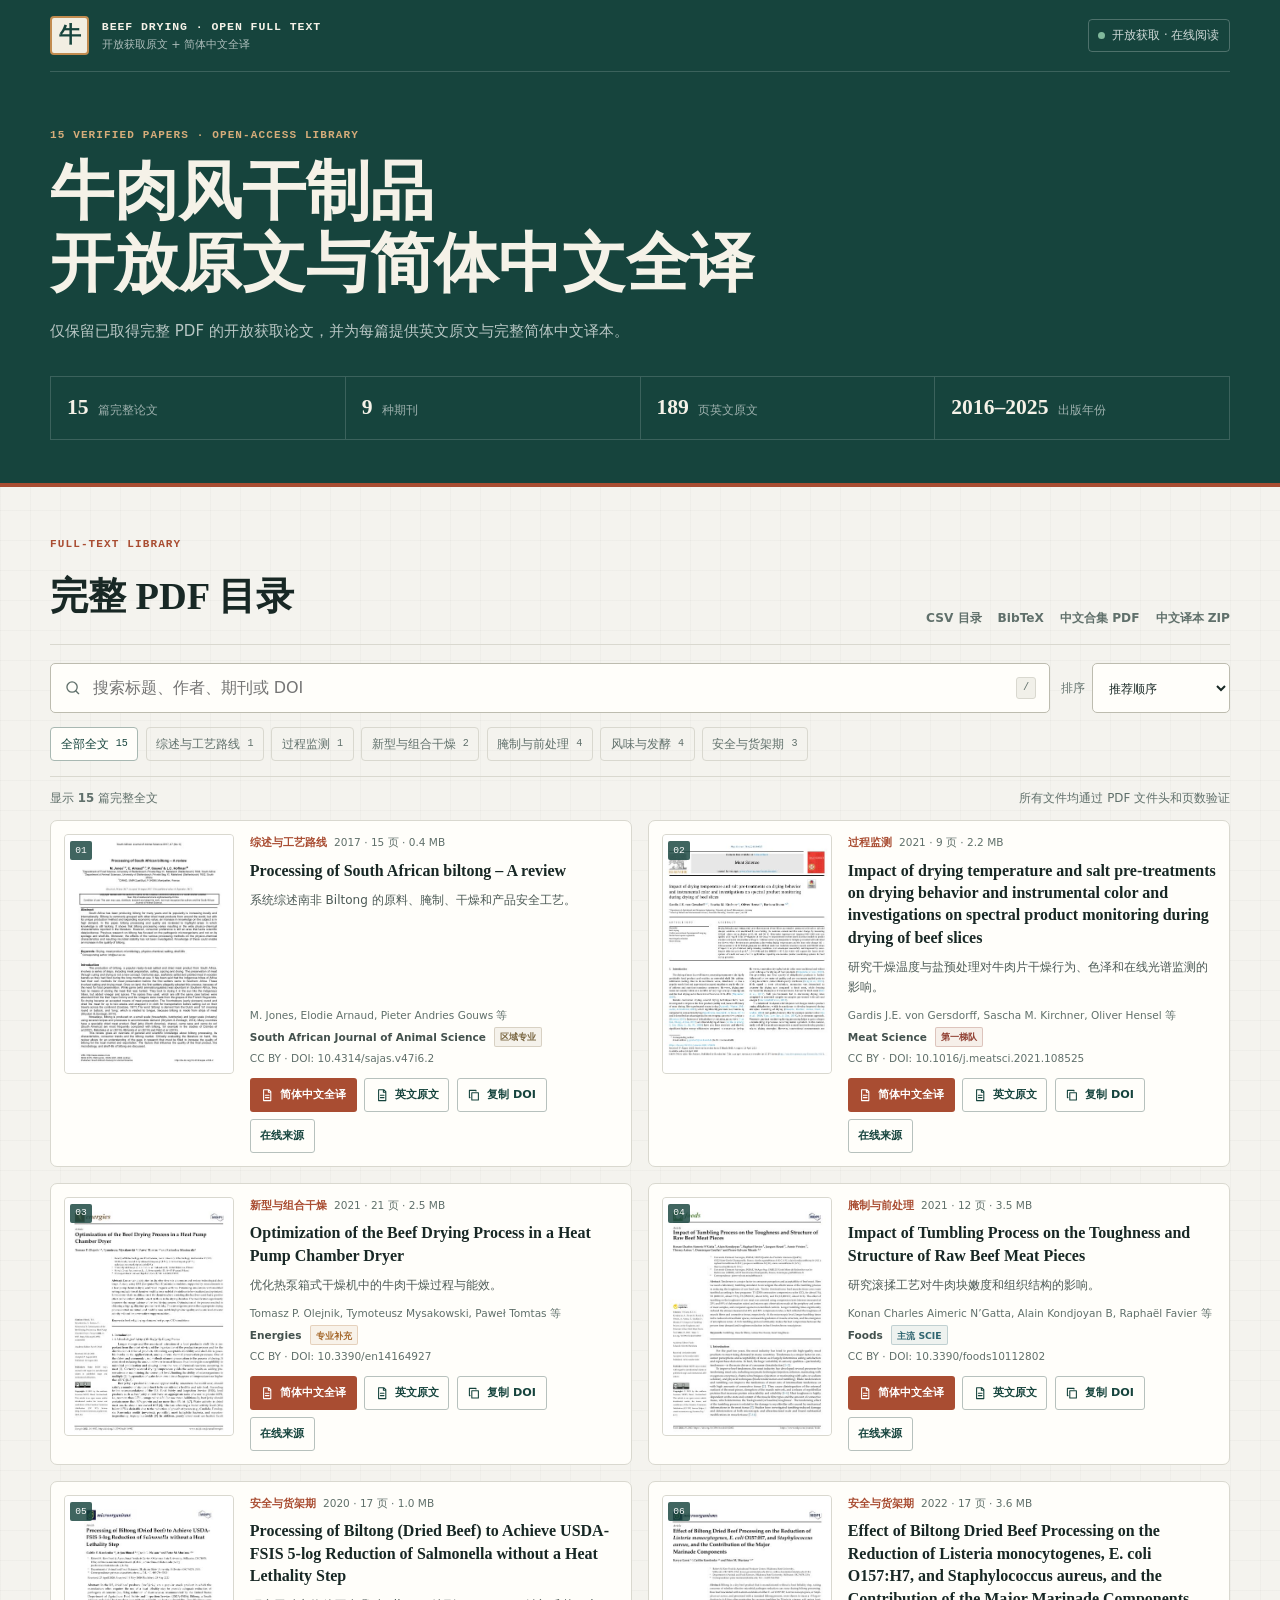
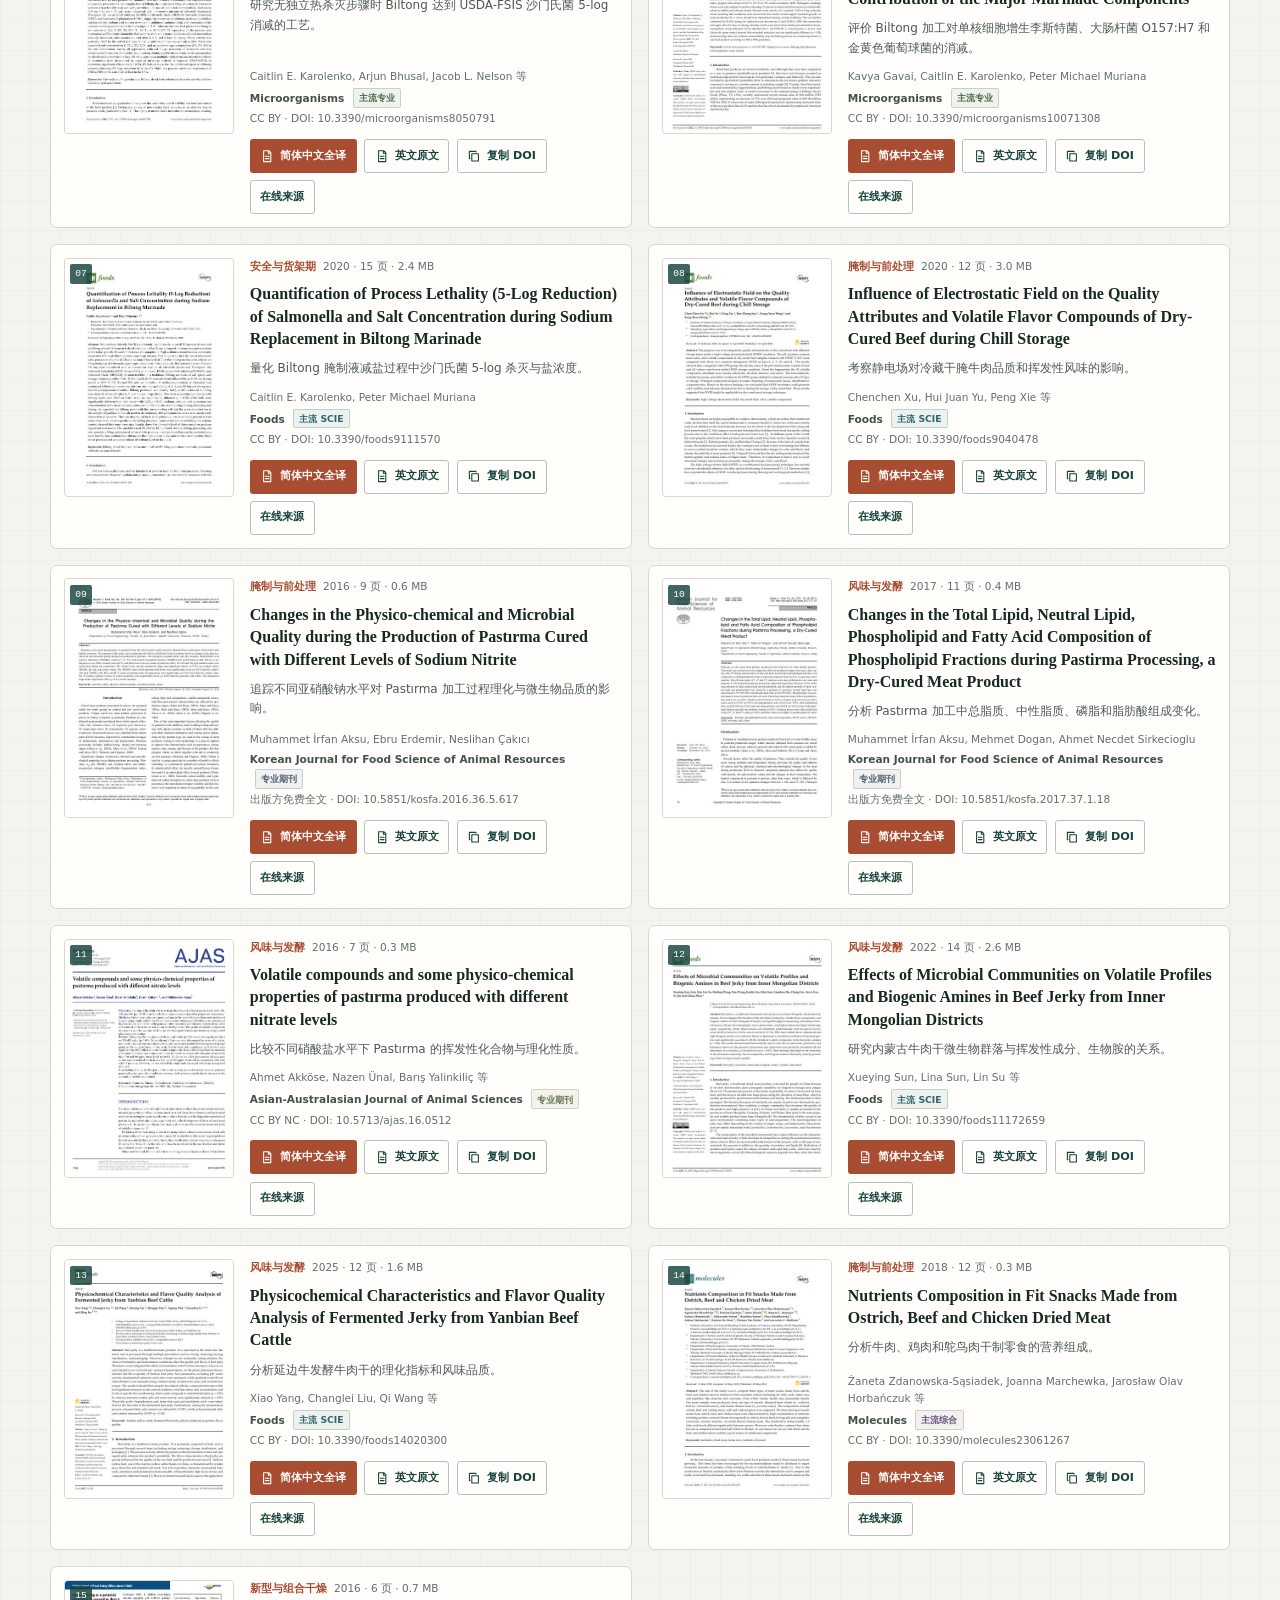
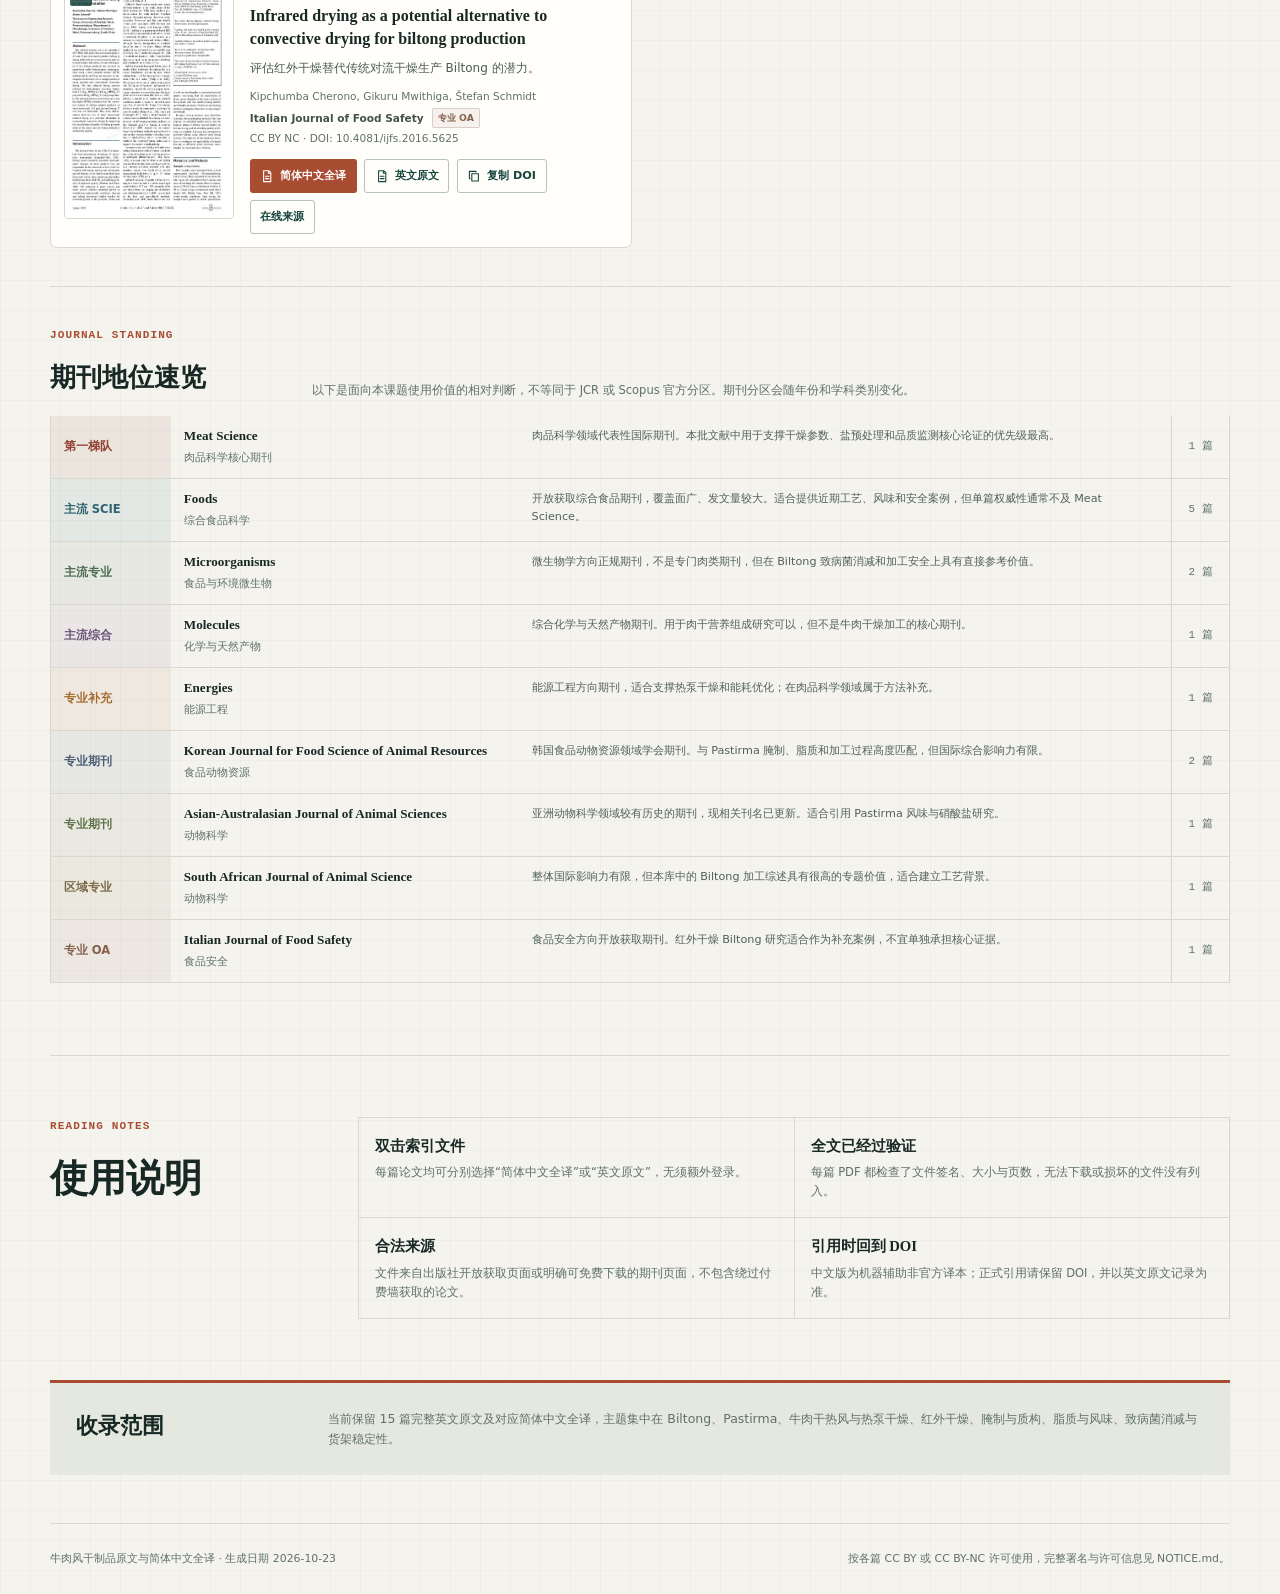
==== commit 5aad33b1: "Finalize bilingual full-text site" ====
--- a/beef-jerky-pdf-library/index.html
+++ b/beef-jerky-pdf-library/index.html
@@ -5,9 +5,9 @@
     <meta name="viewport" content="width=device-width, initial-scale=1" />
     <meta
       name="description"
-      content="牛肉风干制品加工技术离线全文精选，15 篇完整英文原文及简体中文全译。"
+      content="牛肉风干制品加工技术开放全文精选，15 篇论文均提供英文原文与完整简体中文译本。"
     />
-    <title>牛肉风干制品 · 原文与简体中文全译</title>
+    <title>牛肉风干制品 · 开放原文与简体中文全译</title>
     <link rel="stylesheet" href="styles.css?v=20261023-2" />
   </head>
   <body>
@@ -16,26 +16,26 @@
         <div class="brand">
           <span class="brand-mark">牛</span>
           <span>
-            <strong>BEEF DRYING · OFFLINE READER</strong>
-            <small>仅收录已获取完整 PDF 的文献</small>
+            <strong>BEEF DRYING · OPEN FULL TEXT</strong>
+            <small>开放获取原文 + 简体中文全译</small>
           </span>
         </div>
         <span class="offline-badge">
           <span class="offline-dot"></span>
-          无需联网 · 本机阅读
+          开放获取 · 在线阅读
         </span>
       </div>
 
       <div class="hero">
-        <p class="eyebrow">15 VERIFIED PAPERS · LOCAL PDF LIBRARY</p>
-        <h1>牛肉风干制品<br />原文与简体中文全译</h1>
+        <p class="eyebrow">15 VERIFIED PAPERS · OPEN-ACCESS LIBRARY</p>
+        <h1>牛肉风干制品<br />开放原文与简体中文全译</h1>
         <p class="hero-copy">
-          已删除无法合法获取全文的条目。这里的每篇论文都保存为本地 PDF，能够直接打开、检索与引用。
+          仅保留已取得完整 PDF 的开放获取论文，并为每篇提供英文原文与完整简体中文译本。
         </p>
         <div class="hero-stats">
           <div><strong id="paperCount">15</strong><span>篇完整论文</span></div>
           <div><strong id="journalCount">9</strong><span>种期刊</span></div>
-          <div><strong id="pageCount">—</strong><span>页本地全文</span></div>
+          <div><strong id="pageCount">—</strong><span>页英文原文</span></div>
           <div><strong id="yearRange">2016–2025</strong><span>出版年份</span></div>
         </div>
       </div>
@@ -78,7 +78,7 @@
 
         <div id="categoryFilters" class="category-filters"></div>
         <div class="result-line">
-          <p id="resultSummary" aria-live="polite">正在载入本地目录…</p>
+          <p id="resultSummary" aria-live="polite">正在载入开放全文目录…</p>
           <span>所有文件均通过 PDF 文件头和页数验证</span>
         </div>
 
@@ -106,7 +106,7 @@
         <div class="notes-grid">
           <article>
             <h3>双击索引文件</h3>
-            <p>打开本文件夹中的 <code>index.html</code>，可分别选择“简体中文全译”或“英文原文”。</p>
+            <p>每篇论文均可分别选择“简体中文全译”或“英文原文”，无须额外登录。</p>
           </article>
           <article>
             <h3>全文已经过验证</h3>
@@ -118,7 +118,7 @@
           </article>
           <article>
             <h3>引用时回到 DOI</h3>
-            <p>本地目录用于阅读；正式引用请保留 DOI，并以出版社页面记录的作者、卷期页码为准。</p>
+            <p>中文版为机器辅助非官方译本；正式引用请保留 DOI，并以英文原文记录为准。</p>
           </article>
         </div>
       </section>
@@ -133,7 +133,7 @@
 
     <footer>
       <p>牛肉风干制品原文与简体中文全译 · 生成日期 2026-10-23</p>
-      <p>仅供个人学习，版权和再利用条件以各论文许可及出版社条款为准。</p>
+      <p>按各篇 CC BY 或 CC BY-NC 许可使用，完整署名与许可信息见 NOTICE.md。</p>
     </footer>
 
     <div id="toast" class="toast" role="status" aria-live="polite"></div>
